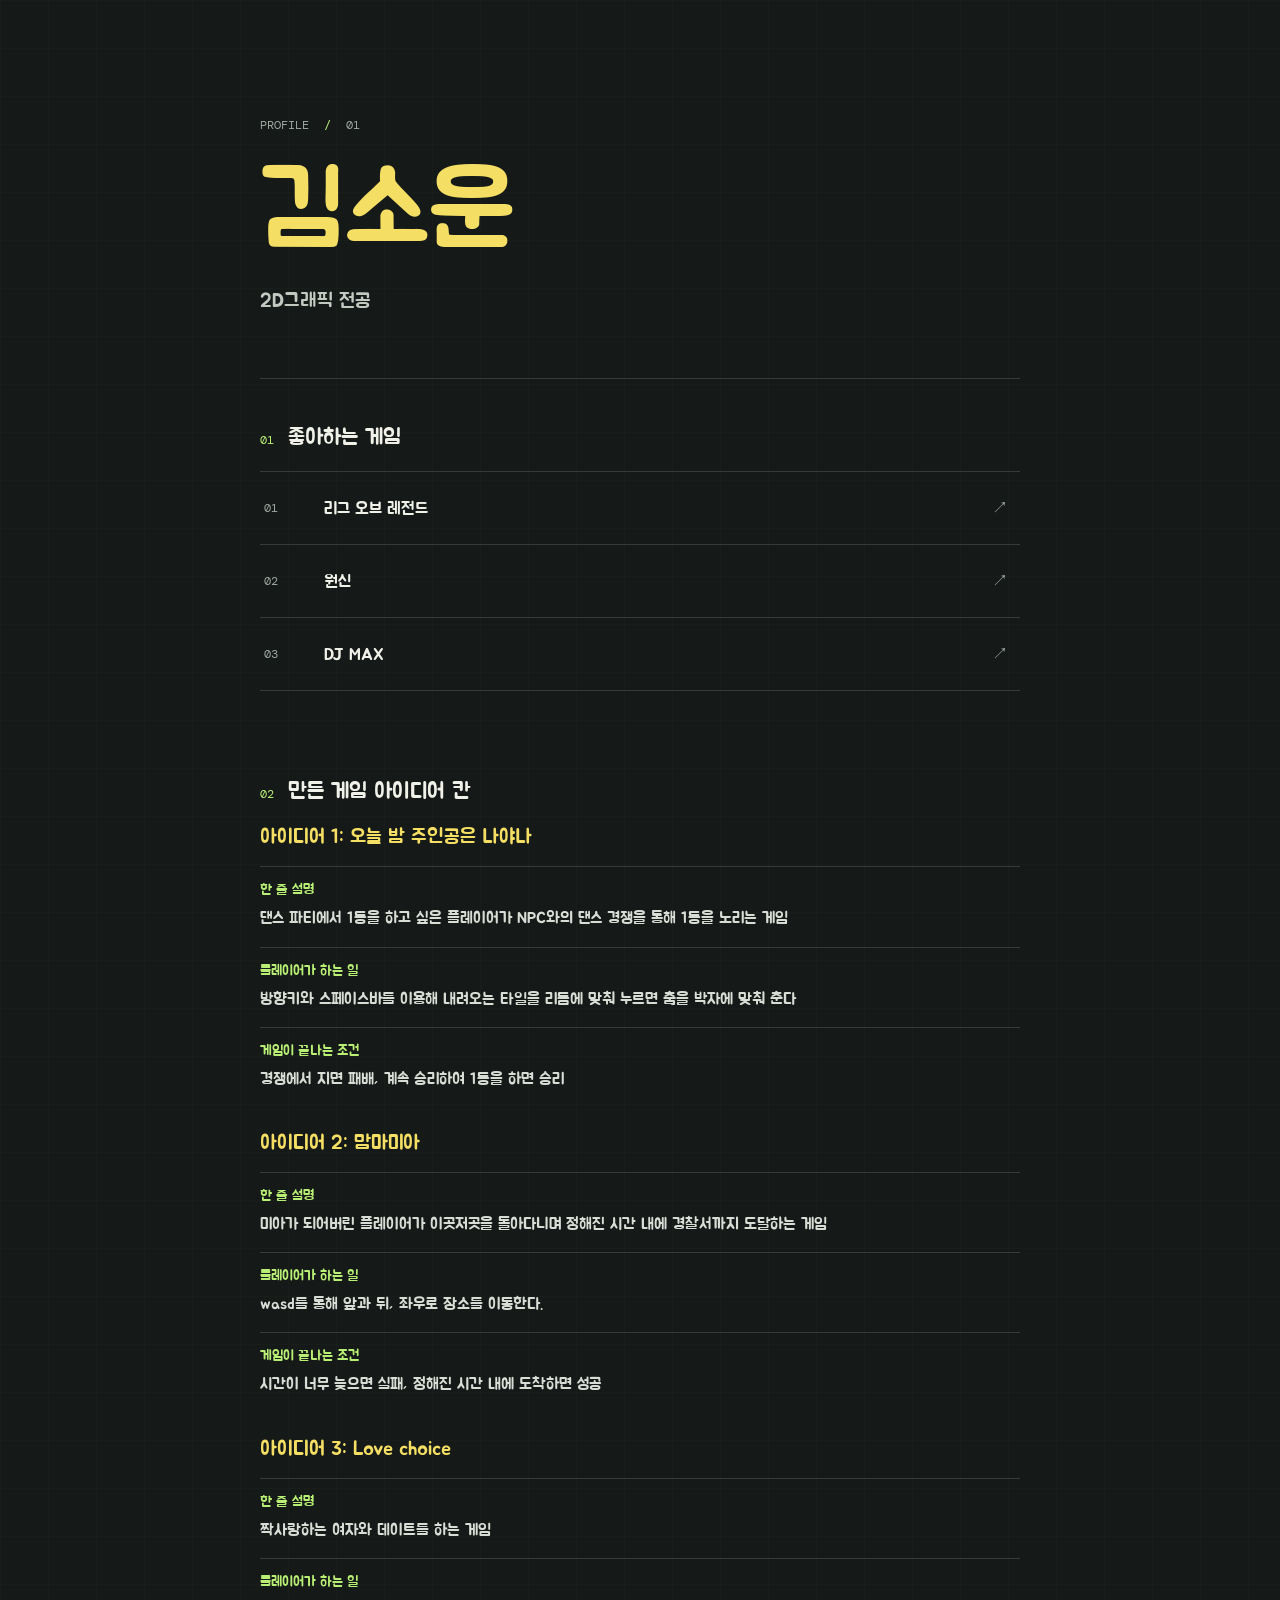
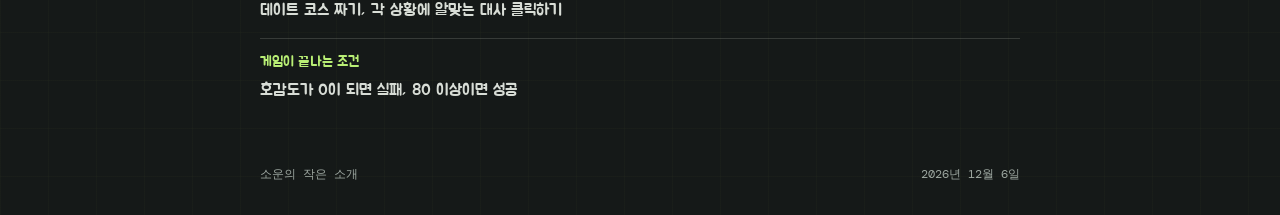
==== index.html @ 89785272 "1장 자기소개 페이지 완성" ====
<!doctype html>
<html lang="ko">
<head>
  <meta charset="utf-8">
  <meta name="viewport" content="width=device-width, initial-scale=1">
  <meta name="theme-color" content="#151918">
  <title>김소운 | 자기소개</title>
  <link rel="stylesheet" href="style.css">
  <script src="script.js" defer></script>
</head>
<body>
  <main class="profile">
    <header class="intro">
      <p class="eyebrow">PROFILE <span aria-hidden="true">/</span> 01</p>
      <h1>김소운</h1>
      <p class="subtitle">2D그래픽 전공</p>
    </header>

    <section class="favorites" aria-labelledby="favorites-title">
      <div class="section-heading">
        <span class="section-number" aria-hidden="true">01</span>
        <h2 id="favorites-title">좋아하는 게임</h2>
      </div>
      <ul class="game-list">
        <li>
          <button class="game" type="button" aria-pressed="false"><span class="game-index">01</span><span class="game-name">리그 오브 레전드</span></button>
          <a class="game-link" href="https://www.leagueoflegends.com/ko-kr/" target="_blank" rel="noopener noreferrer" aria-label="리그 오브 레전드 공식 홈페이지 새 탭에서 열기" title="리그 오브 레전드 공식 홈페이지">↗</a>
        </li>
        <li>
          <button class="game" type="button" aria-pressed="false"><span class="game-index">02</span><span class="game-name">원신</span></button>
          <a class="game-link" href="https://genshin.hoyoverse.com/ko/" target="_blank" rel="noopener noreferrer" aria-label="원신 공식 홈페이지 새 탭에서 열기" title="원신 공식 홈페이지">↗</a>
        </li>
        <li>
          <button class="game" type="button" aria-pressed="false"><span class="game-index">03</span><span class="game-name">DJ MAX</span></button>
          <a class="game-link" href="https://djmaxrespect.com/" target="_blank" rel="noopener noreferrer" aria-label="DJ MAX 공식 홈페이지 새 탭에서 열기" title="DJ MAX 공식 홈페이지">↗</a>
        </li>
      </ul>
      <p class="selection" aria-live="polite"></p>
    </section>

    <section class="game-ideas" aria-labelledby="game-ideas-title">
      <div class="section-heading">
        <span class="section-number" aria-hidden="true">02</span>
        <h2 id="game-ideas-title">만든 게임 아이디어 칸</h2>
      </div>
      <article class="idea-card" aria-labelledby="idea-one-title">
        <h3 id="idea-one-title" class="idea-title">아이디어 1: 오늘 밤 주인공은 나야나</h3>
        <dl class="idea-details">
          <div>
            <dt>한 줄 설명</dt>
            <dd>댄스 파티에서 1등을 하고 싶은 플레이어가 NPC와의 댄스 경쟁을 통해 1등을 노리는 게임</dd>
          </div>
          <div>
            <dt>플레이어가 하는 일</dt>
            <dd>방향키와 스페이스바를 이용해 내려오는 타일을 리듬에 맞춰 누르면 춤을 박자에 맞춰 춘다</dd>
          </div>
          <div>
            <dt>게임이 끝나는 조건</dt>
            <dd>경쟁에서 지면 패배, 계속 승리하여 1등을 하면 승리</dd>
          </div>
        </dl>
      </article>
      <article class="idea-card" aria-labelledby="idea-two-title">
        <h3 id="idea-two-title" class="idea-title">아이디어 2: 맘마미아</h3>
        <dl class="idea-details">
          <div>
            <dt>한 줄 설명</dt>
            <dd>미아가 되어버린 플레이어가 이곳저곳을 돌아다니며 정해진 시간 내에 경찰서까지 도달하는 게임</dd>
          </div>
          <div>
            <dt>플레이어가 하는 일</dt>
            <dd>wasd를 통해 앞과 뒤, 좌우로 장소를 이동한다.</dd>
          </div>
          <div>
            <dt>게임이 끝나는 조건</dt>
            <dd>시간이 너무 늦으면 실패, 정해진 시간 내에 도착하면 성공</dd>
          </div>
        </dl>
      </article>
      <article class="idea-card" aria-labelledby="idea-three-title">
        <h3 id="idea-three-title" class="idea-title">아이디어 3: Love choice</h3>
        <dl class="idea-details">
          <div>
            <dt>한 줄 설명</dt>
            <dd>짝사랑하는 여자와 데이트를 하는 게임</dd>
          </div>
          <div>
            <dt>플레이어가 하는 일</dt>
            <dd>데이트 코스 짜기, 각 상황에 알맞는 대사 클릭하기</dd>
          </div>
          <div>
            <dt>게임이 끝나는 조건</dt>
            <dd>호감도가 0이 되면 실패, 80 이상이면 성공</dd>
          </div>
        </dl>
      </article>
    </section>

    <footer class="page-footer"><span>소운의 작은 소개</span><time id="today-date"></time></footer>
  </main>
</body>
</html>
---- style.css ----
@import url('https://fonts.googleapis.com/css2?family=DM+Mono:wght@400;500&family=Jua&display=swap');

:root {
  color-scheme: dark;
  font-family: 'Jua', 'Malgun Gothic', sans-serif;
  background: #151918;
  color: #f0f1e9;
  font-synthesis: none;
  text-rendering: optimizeLegibility;
  --muted: #9da7a0;
  --accent: #b9ef75;
  --line: rgba(226, 236, 222, 0.16);
}

* {
  box-sizing: border-box;
}

body {
  min-width: 320px;
  min-height: 100vh;
  margin: 0;
  background-image: linear-gradient(rgba(185, 239, 117, 0.025) 1px, transparent 1px),
    linear-gradient(90deg, rgba(185, 239, 117, 0.025) 1px, transparent 1px);
  background-size: 48px 48px;
}

button {
  font: inherit;
}

.profile {
  width: min(100% - 48px, 760px);
  min-height: 100vh;
  margin: 0 auto;
  padding: clamp(72px, 13vh, 132px) 0 32px;
  display: flex;
  flex-direction: column;
}

.intro {
  padding-bottom: 64px;
  border-bottom: 1px solid var(--line);
}

.eyebrow,
.section-number,
.game-index,
.page-footer {
  font-family: 'DM Mono', monospace;
  font-size: 12px;
  letter-spacing: 0;
}

.eyebrow {
  margin: 0 0 22px;
  color: var(--muted);
}

.eyebrow span {
  padding: 0 8px;
  color: var(--accent);
}

h1 {
  margin: 0;
  color: #f4df64;
  font-size: clamp(68px, 12vw, 104px);
  font-weight: 400;
  line-height: 1.12;
}

.subtitle {
  margin: 18px 0 0;
  color: #c1c9c0;
  font-size: 20px;
}

.favorites {
  padding-top: 44px;
}

.section-heading {
  display: flex;
  align-items: baseline;
  gap: 14px;
  margin-bottom: 20px;
}

.section-number {
  color: var(--accent);
}

h2 {
  margin: 0;
  font-size: 22px;
  font-weight: 400;
}

.game-list {
  margin: 0;
  padding: 0;
  border-top: 1px solid var(--line);
  list-style: none;
}

.game-list li {
  display: grid;
  grid-template-columns: minmax(0, 1fr) 40px;
  align-items: stretch;
  border-bottom: 1px solid var(--line);
}

.game {
  width: 100%;
  min-height: 72px;
  padding: 14px 4px;
  display: grid;
  grid-template-columns: 48px minmax(0, 1fr);
  align-items: center;
  gap: 12px;
  border: 0;
  background: transparent;
  color: inherit;
  text-align: left;
  cursor: pointer;
  transition: color 160ms ease, padding 160ms ease;
}

.game:hover,
.game[aria-pressed='true'] {
  padding-right: 0;
  padding-left: 10px;
  color: var(--accent);
}

.game:focus-visible {
  outline: 2px solid var(--accent);
  outline-offset: 3px;
}

.game-index {
  color: var(--muted);
}

.game-name {
  font-size: 17px;
  overflow-wrap: anywhere;
  transform-origin: left center;
  transition: transform 160ms ease;
}

.game:hover .game-name {
  transform: scale(1.03);
}

.game-link {
  min-height: 72px;
  display: grid;
  place-items: center;
  color: var(--muted);
  text-decoration: none;
  transition: color 160ms ease;
}

.game-link:hover,
.game-link:focus-visible {
  color: var(--accent);
}

.game-link:focus-visible {
  outline: 2px solid var(--accent);
  outline-offset: -4px;
}

.selection {
  min-height: 24px;
  margin: 14px 0 0 60px;
  color: var(--muted);
  font-size: 14px;
}

.game-ideas {
  padding-top: 48px;
}

.idea-card + .idea-card {
  margin-top: 24px;
}

.idea-title {
  margin: 0 0 16px;
  color: #f4df64;
  font-size: 20px;
  font-weight: 400;
}

.idea-details {
  margin: 0;
}

.idea-details > div {
  padding: 14px 0;
  border-top: 1px solid var(--line);
}

.idea-details dt {
  color: var(--accent);
  font-size: 14px;
}

.idea-details dd {
  margin: 6px 0 0;
  color: #d8ddd6;
  font-size: 16px;
  line-height: 1.7;
}

.page-footer {
  margin-top: auto;
  padding-top: 48px;
  display: flex;
  justify-content: space-between;
  color: var(--muted);
}

@media (max-width: 480px) {
  .profile {
    width: min(100% - 40px, 760px);
    padding-top: 72px;
  }

  .intro {
    padding-bottom: 48px;
  }

  .game {
    grid-template-columns: 36px minmax(0, 1fr);
    gap: 8px;
  }

  .game-name {
    font-size: 16px;
  }

  .selection {
    margin-left: 44px;
  }
}

@media (prefers-reduced-motion: reduce) {
  *,
  *::before,
  *::after {
    scroll-behavior: auto !important;
    transition-duration: 0.01ms !important;
  }
}
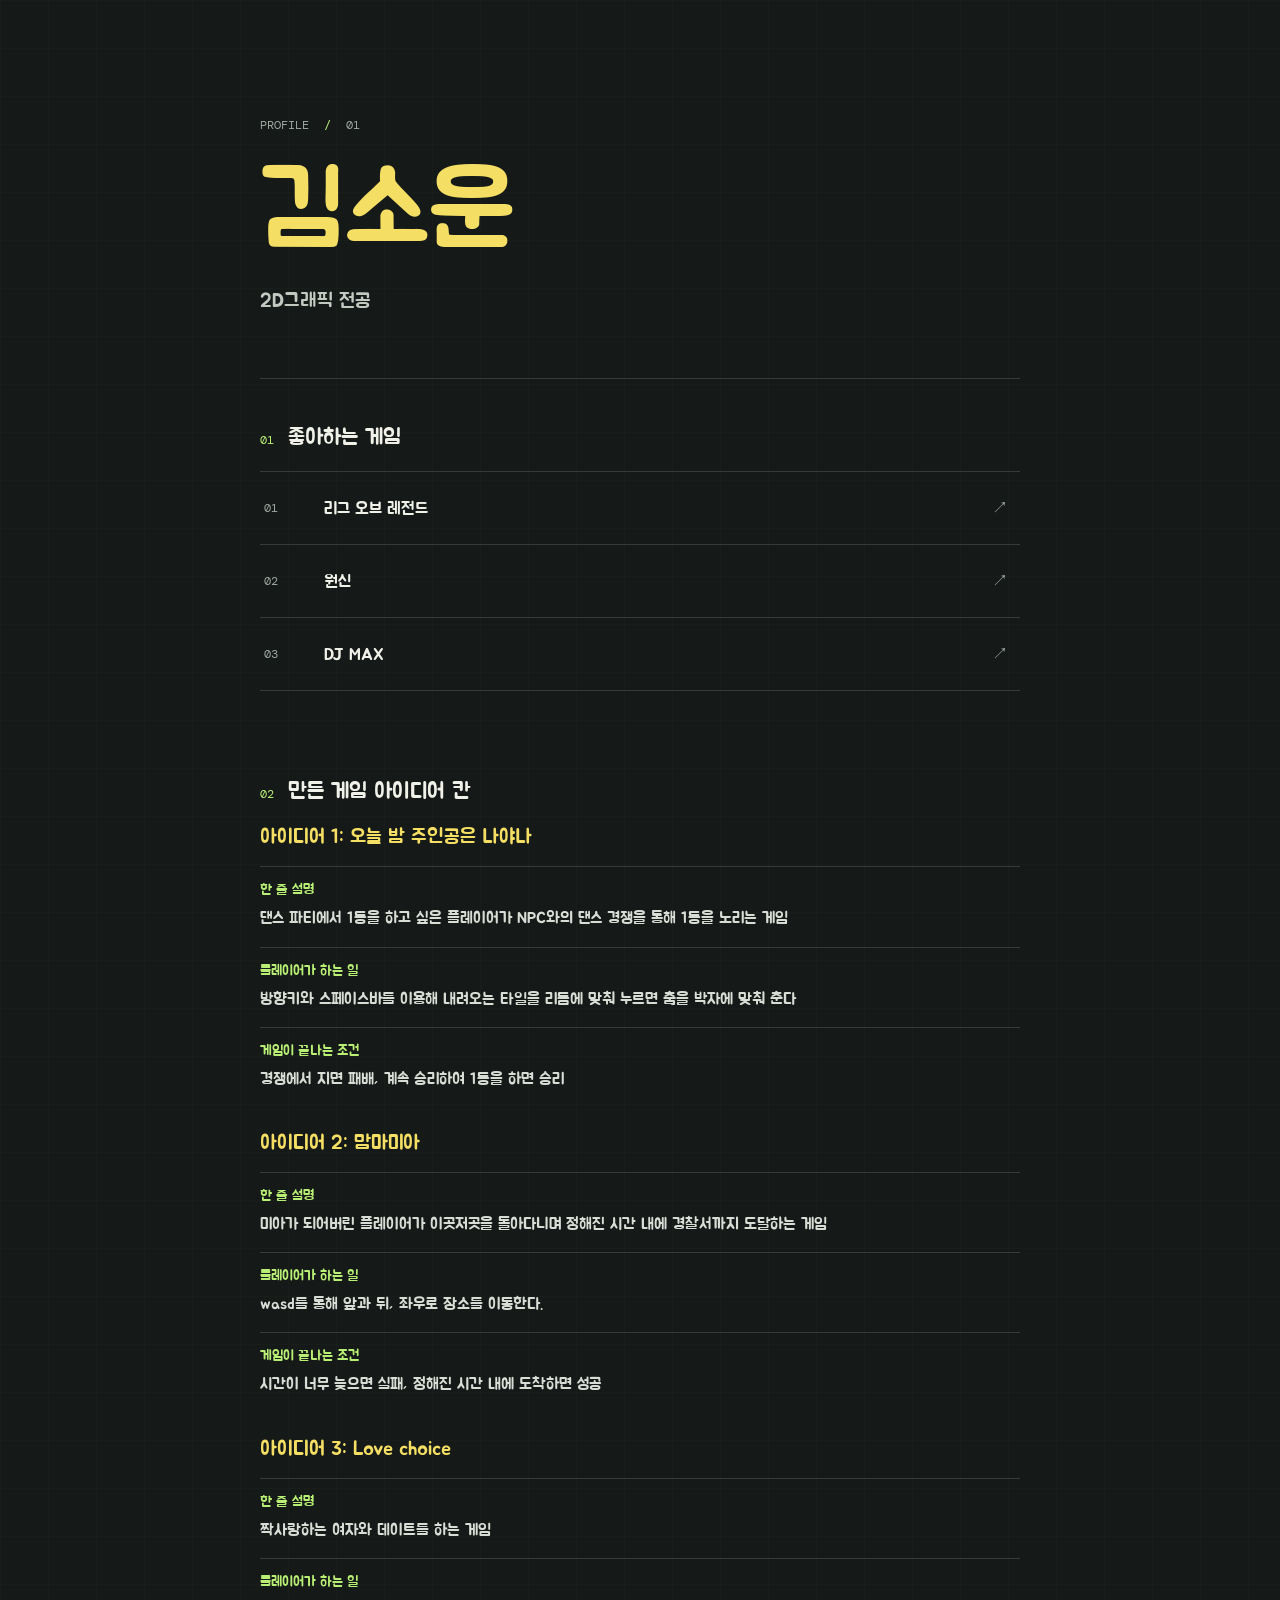
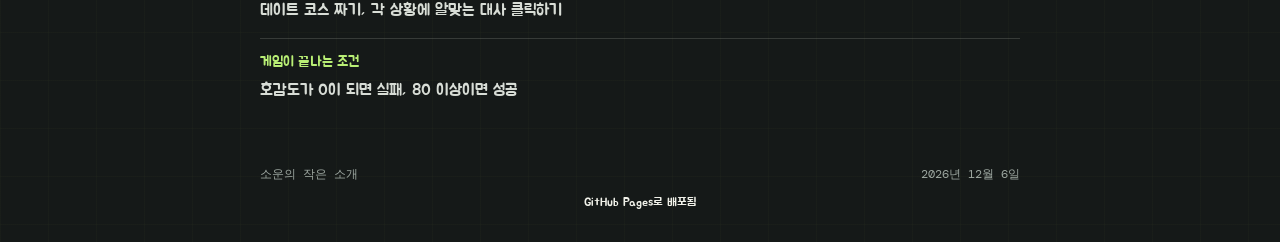
==== commit b8753872: "배포 안내 문구 추가" ====
--- a/index.html
+++ b/index.html
@@ -97,6 +97,7 @@
     </section>
 
     <footer class="page-footer"><span>소운의 작은 소개</span><time id="today-date"></time></footer>
+    <small class="deploy-note">GitHub Pages로 배포됨</small>
   </main>
 </body>
 </html>
--- a/style.css
+++ b/style.css
@@ -224,6 +224,12 @@
   color: var(--muted);
 }
 
+.deploy-note {
+  margin-top: 12px;
+  font-size: 12px;
+  text-align: center;
+}
+
 @media (max-width: 480px) {
   .profile {
     width: min(100% - 40px, 760px);
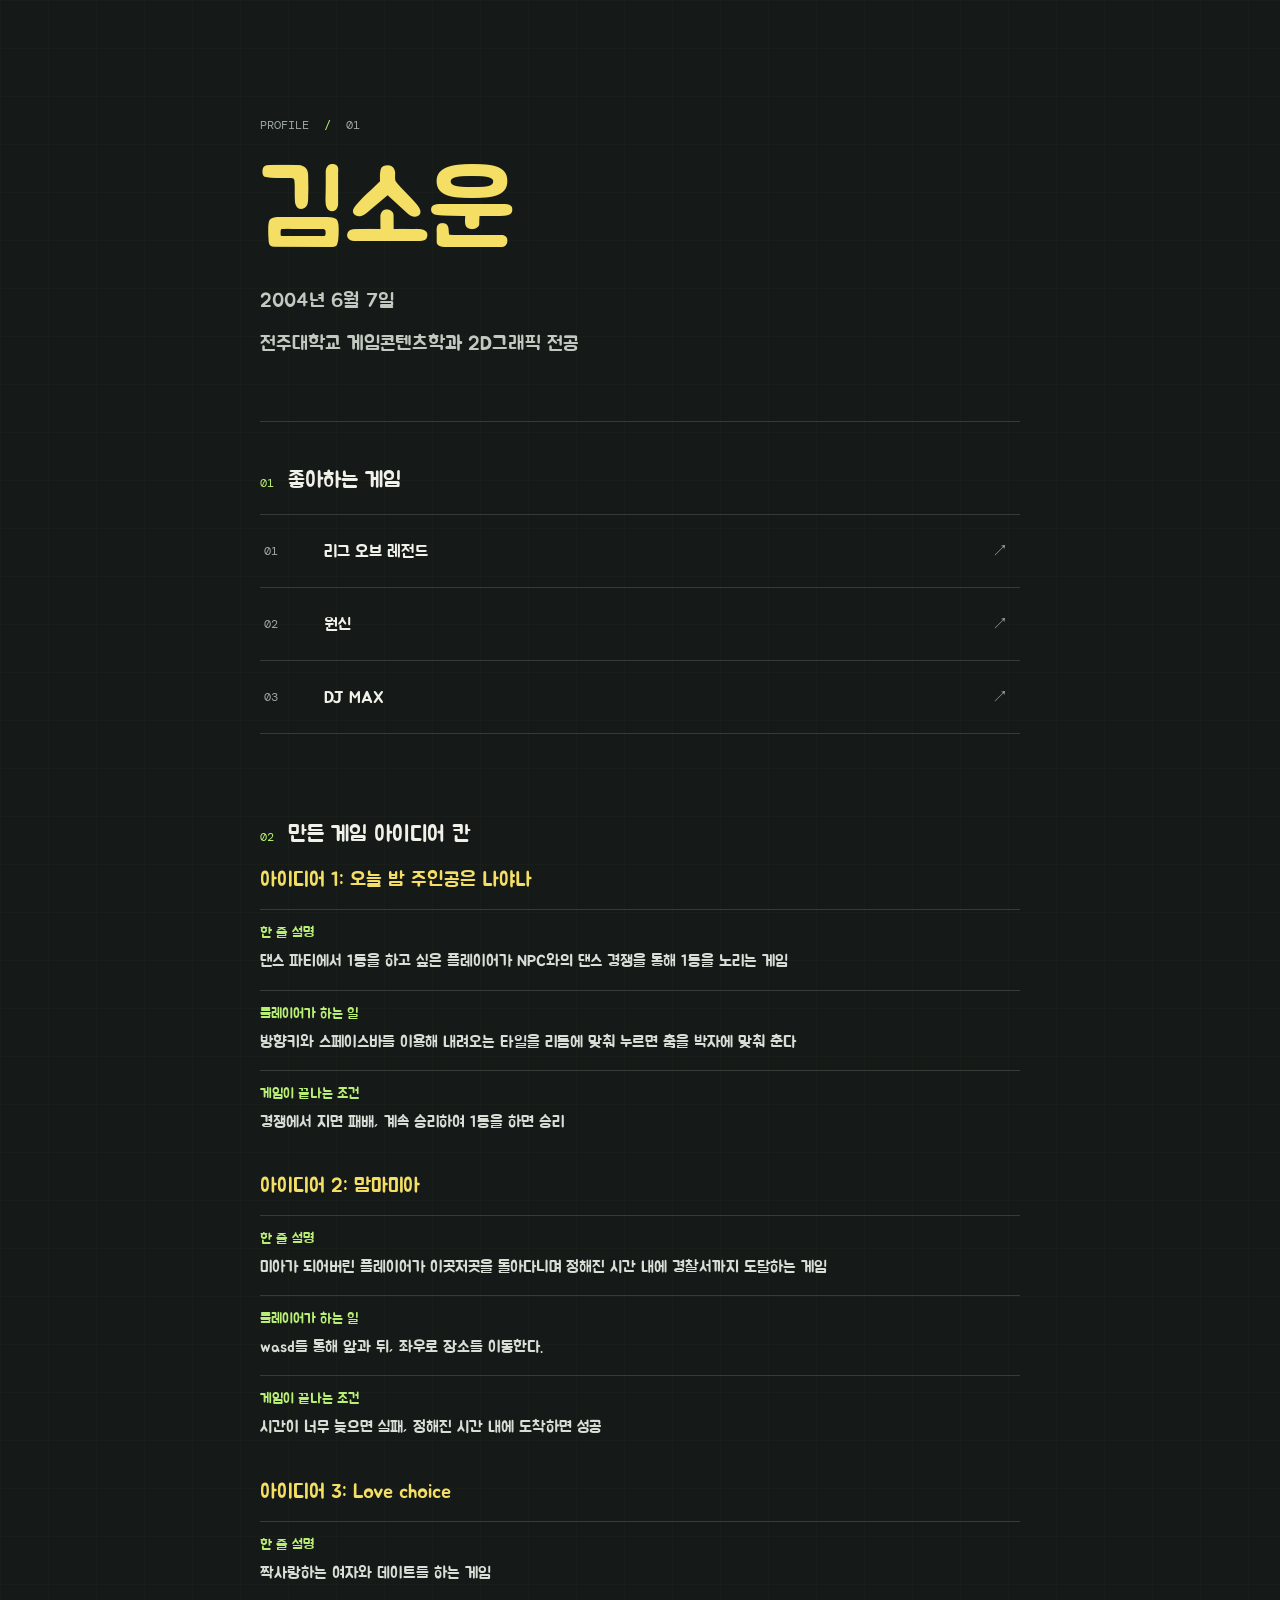
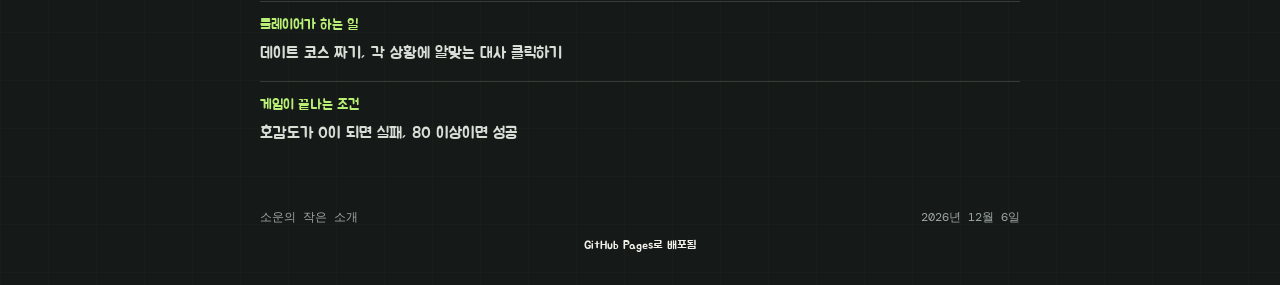
==== commit d7f1e04d: "내 소개 상세설명 추가" ====
--- a/index.html
+++ b/index.html
@@ -13,7 +13,8 @@
     <header class="intro">
       <p class="eyebrow">PROFILE <span aria-hidden="true">/</span> 01</p>
       <h1>김소운</h1>
-      <p class="subtitle">2D그래픽 전공</p>
+      <p class="subtitle"><time datetime="2004-06-07">2004년 6월 7일</time></p>
+      <p class="subtitle">전주대학교 게임콘텐츠학과 2D그래픽 전공</p>
     </header>
 
     <section class="favorites" aria-labelledby="favorites-title">
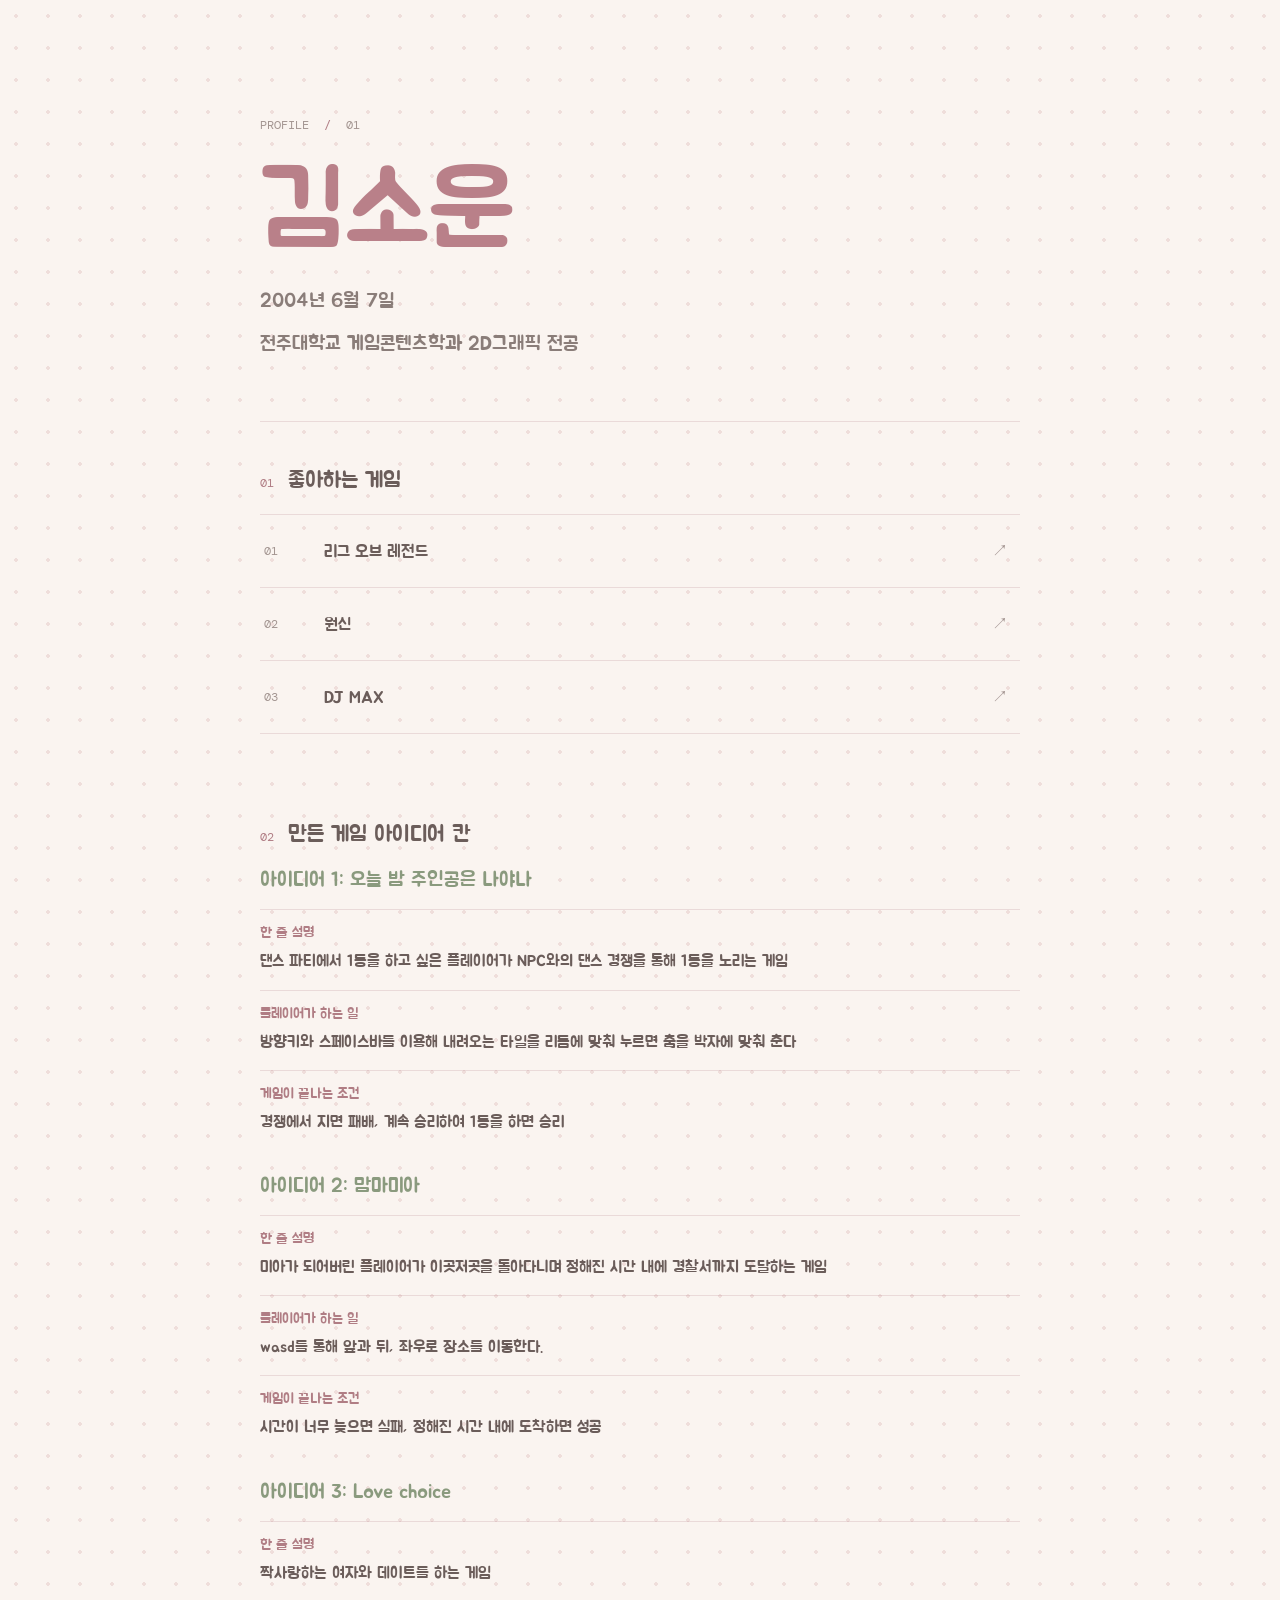
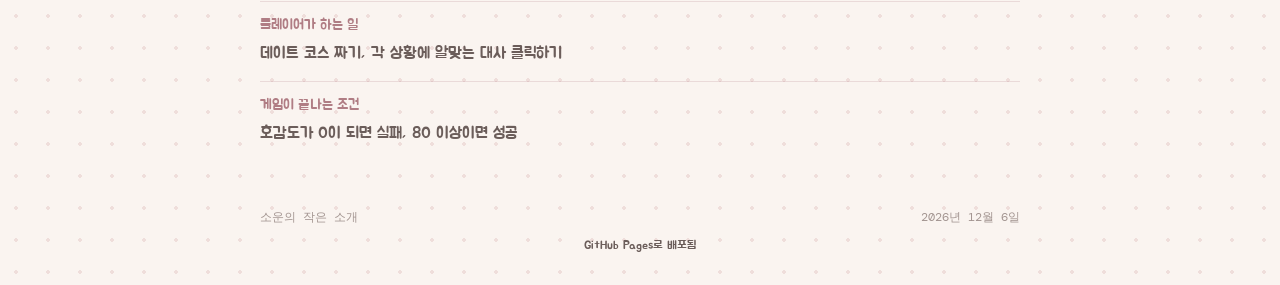
==== commit ae4f8eb6: "페이지 색감 변경" ====
--- a/index.html
+++ b/index.html
@@ -3,7 +3,7 @@
 <head>
   <meta charset="utf-8">
   <meta name="viewport" content="width=device-width, initial-scale=1">
-  <meta name="theme-color" content="#151918">
+  <meta name="theme-color" content="#faf4f0">
   <title>김소운 | 자기소개</title>
   <link rel="stylesheet" href="style.css">
   <script src="script.js" defer></script>
--- a/style.css
+++ b/style.css
@@ -1,15 +1,15 @@
 @import url('https://fonts.googleapis.com/css2?family=DM+Mono:wght@400;500&family=Jua&display=swap');
 
 :root {
-  color-scheme: dark;
+  color-scheme: light;
   font-family: 'Jua', 'Malgun Gothic', sans-serif;
-  background: #151918;
-  color: #f0f1e9;
+  background: #faf4f0;
+  color: #6b5d5a;
   font-synthesis: none;
   text-rendering: optimizeLegibility;
-  --muted: #9da7a0;
-  --accent: #b9ef75;
-  --line: rgba(226, 236, 222, 0.16);
+  --muted: #a39591;
+  --accent: #b07d84;
+  --line: rgba(176, 125, 132, 0.22);
 }
 
 * {
@@ -20,9 +20,8 @@
   min-width: 320px;
   min-height: 100vh;
   margin: 0;
-  background-image: linear-gradient(rgba(185, 239, 117, 0.025) 1px, transparent 1px),
-    linear-gradient(90deg, rgba(185, 239, 117, 0.025) 1px, transparent 1px);
-  background-size: 48px 48px;
+  background-image: radial-gradient(rgba(212, 165, 165, 0.28) 2px, transparent 2px);
+  background-size: 32px 32px;
 }
 
 button {
@@ -64,7 +63,7 @@
 
 h1 {
   margin: 0;
-  color: #f4df64;
+  color: #b98089;
   font-size: clamp(68px, 12vw, 104px);
   font-weight: 400;
   line-height: 1.12;
@@ -72,7 +71,7 @@
 
 .subtitle {
   margin: 18px 0 0;
-  color: #c1c9c0;
+  color: #8a7d79;
   font-size: 20px;
 }
 
@@ -190,7 +189,7 @@
 
 .idea-title {
   margin: 0 0 16px;
-  color: #f4df64;
+  color: #8a9a7e;
   font-size: 20px;
   font-weight: 400;
 }
@@ -211,7 +210,7 @@
 
 .idea-details dd {
   margin: 6px 0 0;
-  color: #d8ddd6;
+  color: #6b5d5a;
   font-size: 16px;
   line-height: 1.7;
 }
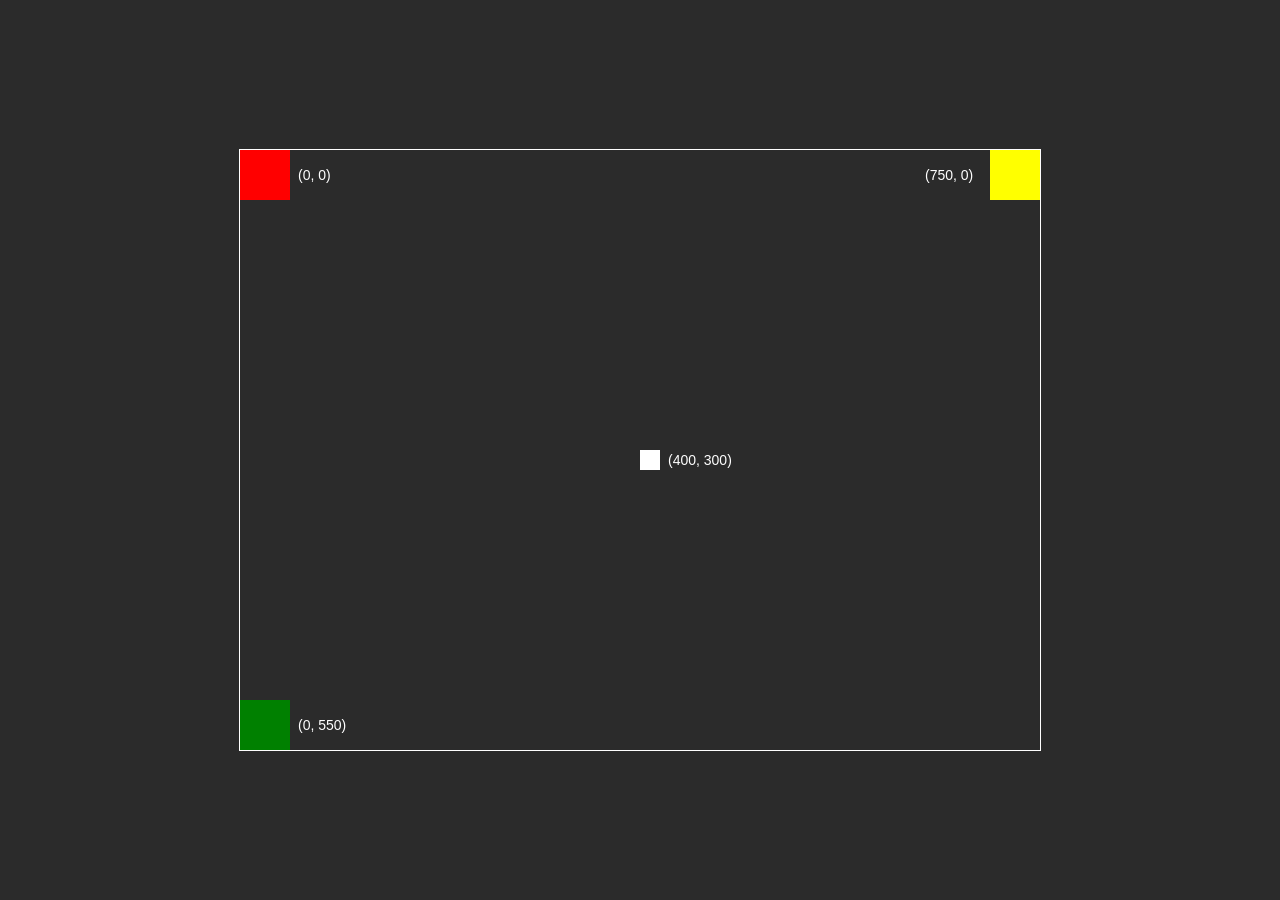
==== commit 70548174: "3장 진행" ====
--- a/index.html
+++ b/index.html
@@ -3,102 +3,11 @@
 <head>
   <meta charset="utf-8">
   <meta name="viewport" content="width=device-width, initial-scale=1">
-  <meta name="theme-color" content="#faf4f0">
-  <title>김소운 | 자기소개</title>
+  <title>오늘 밤 주인공은 나야나</title>
   <link rel="stylesheet" href="style.css">
   <script src="script.js" defer></script>
 </head>
 <body>
-  <main class="profile">
-    <header class="intro">
-      <p class="eyebrow">PROFILE <span aria-hidden="true">/</span> 01</p>
-      <h1>김소운</h1>
-      <p class="subtitle"><time datetime="2004-06-07">2004년 6월 7일</time></p>
-      <p class="subtitle">전주대학교 게임콘텐츠학과 2D그래픽 전공</p>
-    </header>
-
-    <section class="favorites" aria-labelledby="favorites-title">
-      <div class="section-heading">
-        <span class="section-number" aria-hidden="true">01</span>
-        <h2 id="favorites-title">좋아하는 게임</h2>
-      </div>
-      <ul class="game-list">
-        <li>
-          <button class="game" type="button" aria-pressed="false"><span class="game-index">01</span><span class="game-name">리그 오브 레전드</span></button>
-          <a class="game-link" href="https://www.leagueoflegends.com/ko-kr/" target="_blank" rel="noopener noreferrer" aria-label="리그 오브 레전드 공식 홈페이지 새 탭에서 열기" title="리그 오브 레전드 공식 홈페이지">↗</a>
-        </li>
-        <li>
-          <button class="game" type="button" aria-pressed="false"><span class="game-index">02</span><span class="game-name">원신</span></button>
-          <a class="game-link" href="https://genshin.hoyoverse.com/ko/" target="_blank" rel="noopener noreferrer" aria-label="원신 공식 홈페이지 새 탭에서 열기" title="원신 공식 홈페이지">↗</a>
-        </li>
-        <li>
-          <button class="game" type="button" aria-pressed="false"><span class="game-index">03</span><span class="game-name">DJ MAX</span></button>
-          <a class="game-link" href="https://djmaxrespect.com/" target="_blank" rel="noopener noreferrer" aria-label="DJ MAX 공식 홈페이지 새 탭에서 열기" title="DJ MAX 공식 홈페이지">↗</a>
-        </li>
-      </ul>
-      <p class="selection" aria-live="polite"></p>
-    </section>
-
-    <section class="game-ideas" aria-labelledby="game-ideas-title">
-      <div class="section-heading">
-        <span class="section-number" aria-hidden="true">02</span>
-        <h2 id="game-ideas-title">만든 게임 아이디어 칸</h2>
-      </div>
-      <article class="idea-card" aria-labelledby="idea-one-title">
-        <h3 id="idea-one-title" class="idea-title">아이디어 1: 오늘 밤 주인공은 나야나</h3>
-        <dl class="idea-details">
-          <div>
-            <dt>한 줄 설명</dt>
-            <dd>댄스 파티에서 1등을 하고 싶은 플레이어가 NPC와의 댄스 경쟁을 통해 1등을 노리는 게임</dd>
-          </div>
-          <div>
-            <dt>플레이어가 하는 일</dt>
-            <dd>방향키와 스페이스바를 이용해 내려오는 타일을 리듬에 맞춰 누르면 춤을 박자에 맞춰 춘다</dd>
-          </div>
-          <div>
-            <dt>게임이 끝나는 조건</dt>
-            <dd>경쟁에서 지면 패배, 계속 승리하여 1등을 하면 승리</dd>
-          </div>
-        </dl>
-      </article>
-      <article class="idea-card" aria-labelledby="idea-two-title">
-        <h3 id="idea-two-title" class="idea-title">아이디어 2: 맘마미아</h3>
-        <dl class="idea-details">
-          <div>
-            <dt>한 줄 설명</dt>
-            <dd>미아가 되어버린 플레이어가 이곳저곳을 돌아다니며 정해진 시간 내에 경찰서까지 도달하는 게임</dd>
-          </div>
-          <div>
-            <dt>플레이어가 하는 일</dt>
-            <dd>wasd를 통해 앞과 뒤, 좌우로 장소를 이동한다.</dd>
-          </div>
-          <div>
-            <dt>게임이 끝나는 조건</dt>
-            <dd>시간이 너무 늦으면 실패, 정해진 시간 내에 도착하면 성공</dd>
-          </div>
-        </dl>
-      </article>
-      <article class="idea-card" aria-labelledby="idea-three-title">
-        <h3 id="idea-three-title" class="idea-title">아이디어 3: Love choice</h3>
-        <dl class="idea-details">
-          <div>
-            <dt>한 줄 설명</dt>
-            <dd>짝사랑하는 여자와 데이트를 하는 게임</dd>
-          </div>
-          <div>
-            <dt>플레이어가 하는 일</dt>
-            <dd>데이트 코스 짜기, 각 상황에 알맞는 대사 클릭하기</dd>
-          </div>
-          <div>
-            <dt>게임이 끝나는 조건</dt>
-            <dd>호감도가 0이 되면 실패, 80 이상이면 성공</dd>
-          </div>
-        </dl>
-      </article>
-    </section>
-
-    <footer class="page-footer"><span>소운의 작은 소개</span><time id="today-date"></time></footer>
-    <small class="deploy-note">GitHub Pages로 배포됨</small>
-  </main>
+  <canvas id="game" width="800" height="600"></canvas>
 </body>
 </html>
--- a/style.css
+++ b/style.css
@@ -1,263 +1,15 @@
-@import url('https://fonts.googleapis.com/css2?family=DM+Mono:wght@400;500&family=Jua&display=swap');
-
-:root {
-  color-scheme: light;
-  font-family: 'Jua', 'Malgun Gothic', sans-serif;
-  background: #faf4f0;
-  color: #6b5d5a;
-  font-synthesis: none;
-  text-rendering: optimizeLegibility;
-  --muted: #a39591;
-  --accent: #b07d84;
-  --line: rgba(176, 125, 132, 0.22);
+/* 페이지 전체: 어두운 회색 배경, 여백 없음 */
+body {
+  margin: 0;
+  min-height: 100vh;
+  background: #2b2b2b;
+  /* canvas를 화면 가운데에 놓는다 */
+  display: flex;
+  justify-content: center;
+  align-items: center;
 }
 
-* {
-  box-sizing: border-box;
+/* 도화지: 얇은 흰 테두리 */
+canvas {
+  border: 1px solid #ffffff;
 }
-
-body {
-  min-width: 320px;
-  min-height: 100vh;
-  margin: 0;
-  background-image: radial-gradient(rgba(212, 165, 165, 0.28) 2px, transparent 2px);
-  background-size: 32px 32px;
-}
-
-button {
-  font: inherit;
-}
-
-.profile {
-  width: min(100% - 48px, 760px);
-  min-height: 100vh;
-  margin: 0 auto;
-  padding: clamp(72px, 13vh, 132px) 0 32px;
-  display: flex;
-  flex-direction: column;
-}
-
-.intro {
-  padding-bottom: 64px;
-  border-bottom: 1px solid var(--line);
-}
-
-.eyebrow,
-.section-number,
-.game-index,
-.page-footer {
-  font-family: 'DM Mono', monospace;
-  font-size: 12px;
-  letter-spacing: 0;
-}
-
-.eyebrow {
-  margin: 0 0 22px;
-  color: var(--muted);
-}
-
-.eyebrow span {
-  padding: 0 8px;
-  color: var(--accent);
-}
-
-h1 {
-  margin: 0;
-  color: #b98089;
-  font-size: clamp(68px, 12vw, 104px);
-  font-weight: 400;
-  line-height: 1.12;
-}
-
-.subtitle {
-  margin: 18px 0 0;
-  color: #8a7d79;
-  font-size: 20px;
-}
-
-.favorites {
-  padding-top: 44px;
-}
-
-.section-heading {
-  display: flex;
-  align-items: baseline;
-  gap: 14px;
-  margin-bottom: 20px;
-}
-
-.section-number {
-  color: var(--accent);
-}
-
-h2 {
-  margin: 0;
-  font-size: 22px;
-  font-weight: 400;
-}
-
-.game-list {
-  margin: 0;
-  padding: 0;
-  border-top: 1px solid var(--line);
-  list-style: none;
-}
-
-.game-list li {
-  display: grid;
-  grid-template-columns: minmax(0, 1fr) 40px;
-  align-items: stretch;
-  border-bottom: 1px solid var(--line);
-}
-
-.game {
-  width: 100%;
-  min-height: 72px;
-  padding: 14px 4px;
-  display: grid;
-  grid-template-columns: 48px minmax(0, 1fr);
-  align-items: center;
-  gap: 12px;
-  border: 0;
-  background: transparent;
-  color: inherit;
-  text-align: left;
-  cursor: pointer;
-  transition: color 160ms ease, padding 160ms ease;
-}
-
-.game:hover,
-.game[aria-pressed='true'] {
-  padding-right: 0;
-  padding-left: 10px;
-  color: var(--accent);
-}
-
-.game:focus-visible {
-  outline: 2px solid var(--accent);
-  outline-offset: 3px;
-}
-
-.game-index {
-  color: var(--muted);
-}
-
-.game-name {
-  font-size: 17px;
-  overflow-wrap: anywhere;
-  transform-origin: left center;
-  transition: transform 160ms ease;
-}
-
-.game:hover .game-name {
-  transform: scale(1.03);
-}
-
-.game-link {
-  min-height: 72px;
-  display: grid;
-  place-items: center;
-  color: var(--muted);
-  text-decoration: none;
-  transition: color 160ms ease;
-}
-
-.game-link:hover,
-.game-link:focus-visible {
-  color: var(--accent);
-}
-
-.game-link:focus-visible {
-  outline: 2px solid var(--accent);
-  outline-offset: -4px;
-}
-
-.selection {
-  min-height: 24px;
-  margin: 14px 0 0 60px;
-  color: var(--muted);
-  font-size: 14px;
-}
-
-.game-ideas {
-  padding-top: 48px;
-}
-
-.idea-card + .idea-card {
-  margin-top: 24px;
-}
-
-.idea-title {
-  margin: 0 0 16px;
-  color: #8a9a7e;
-  font-size: 20px;
-  font-weight: 400;
-}
-
-.idea-details {
-  margin: 0;
-}
-
-.idea-details > div {
-  padding: 14px 0;
-  border-top: 1px solid var(--line);
-}
-
-.idea-details dt {
-  color: var(--accent);
-  font-size: 14px;
-}
-
-.idea-details dd {
-  margin: 6px 0 0;
-  color: #6b5d5a;
-  font-size: 16px;
-  line-height: 1.7;
-}
-
-.page-footer {
-  margin-top: auto;
-  padding-top: 48px;
-  display: flex;
-  justify-content: space-between;
-  color: var(--muted);
-}
-
-.deploy-note {
-  margin-top: 12px;
-  font-size: 12px;
-  text-align: center;
-}
-
-@media (max-width: 480px) {
-  .profile {
-    width: min(100% - 40px, 760px);
-    padding-top: 72px;
-  }
-
-  .intro {
-    padding-bottom: 48px;
-  }
-
-  .game {
-    grid-template-columns: 36px minmax(0, 1fr);
-    gap: 8px;
-  }
-
-  .game-name {
-    font-size: 16px;
-  }
-
-  .selection {
-    margin-left: 44px;
-  }
-}
-
-@media (prefers-reduced-motion: reduce) {
-  *,
-  *::before,
-  *::after {
-    scroll-behavior: auto !important;
-    transition-duration: 0.01ms !important;
-  }
-}
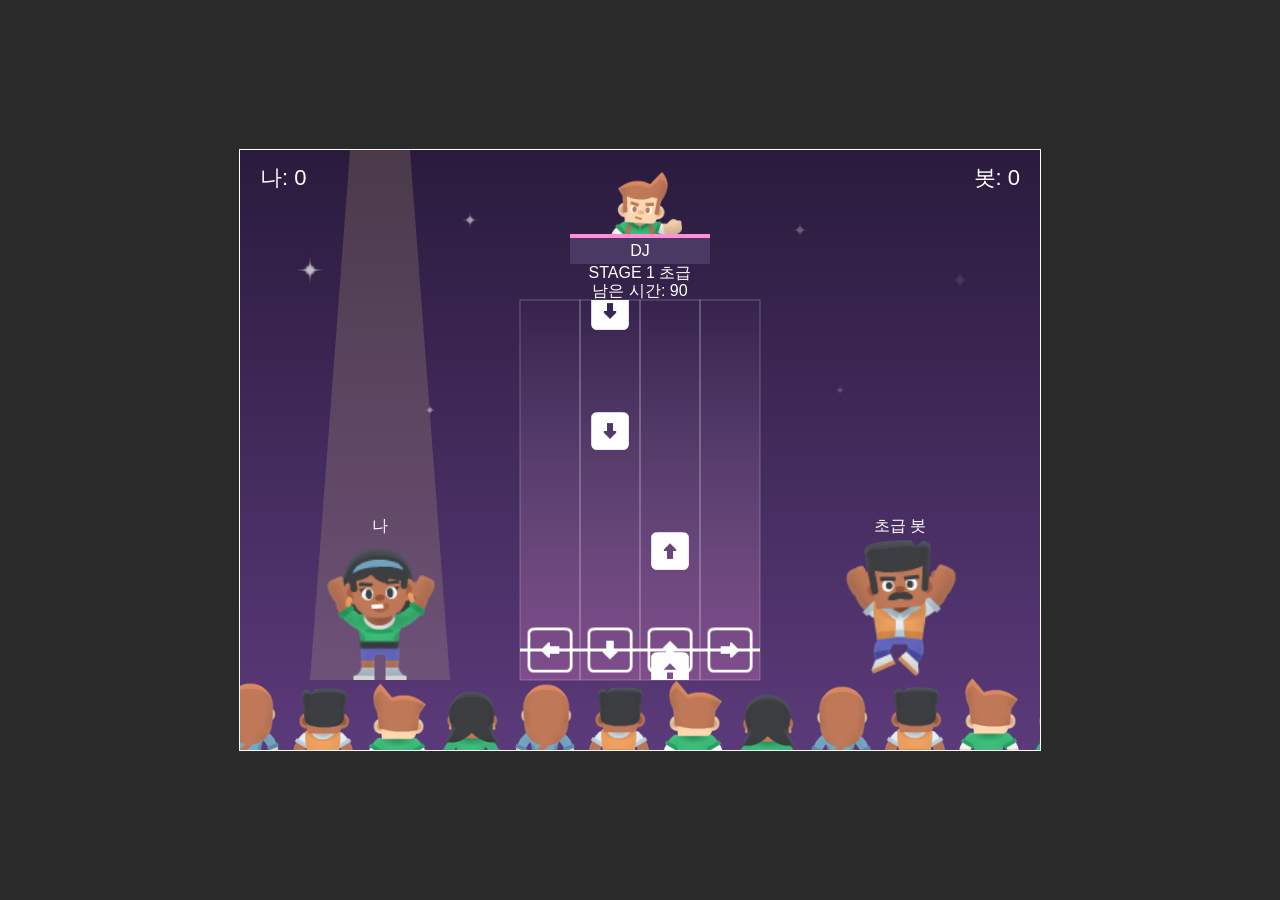
==== commit 449c7484: "favicon 404 에러 제거" ====
--- a/index.html
+++ b/index.html
@@ -4,6 +4,7 @@
   <meta charset="utf-8">
   <meta name="viewport" content="width=device-width, initial-scale=1">
   <title>오늘 밤 주인공은 나야나</title>
+  <link rel="icon" href="data:,">  <!-- 아이콘 파일이 없다고 브라우저가 favicon.ico를 찾다가 404 에러를 내지 않게 한다 -->
   <link rel="stylesheet" href="style.css">
   <script src="script.js" defer></script>
 </head>
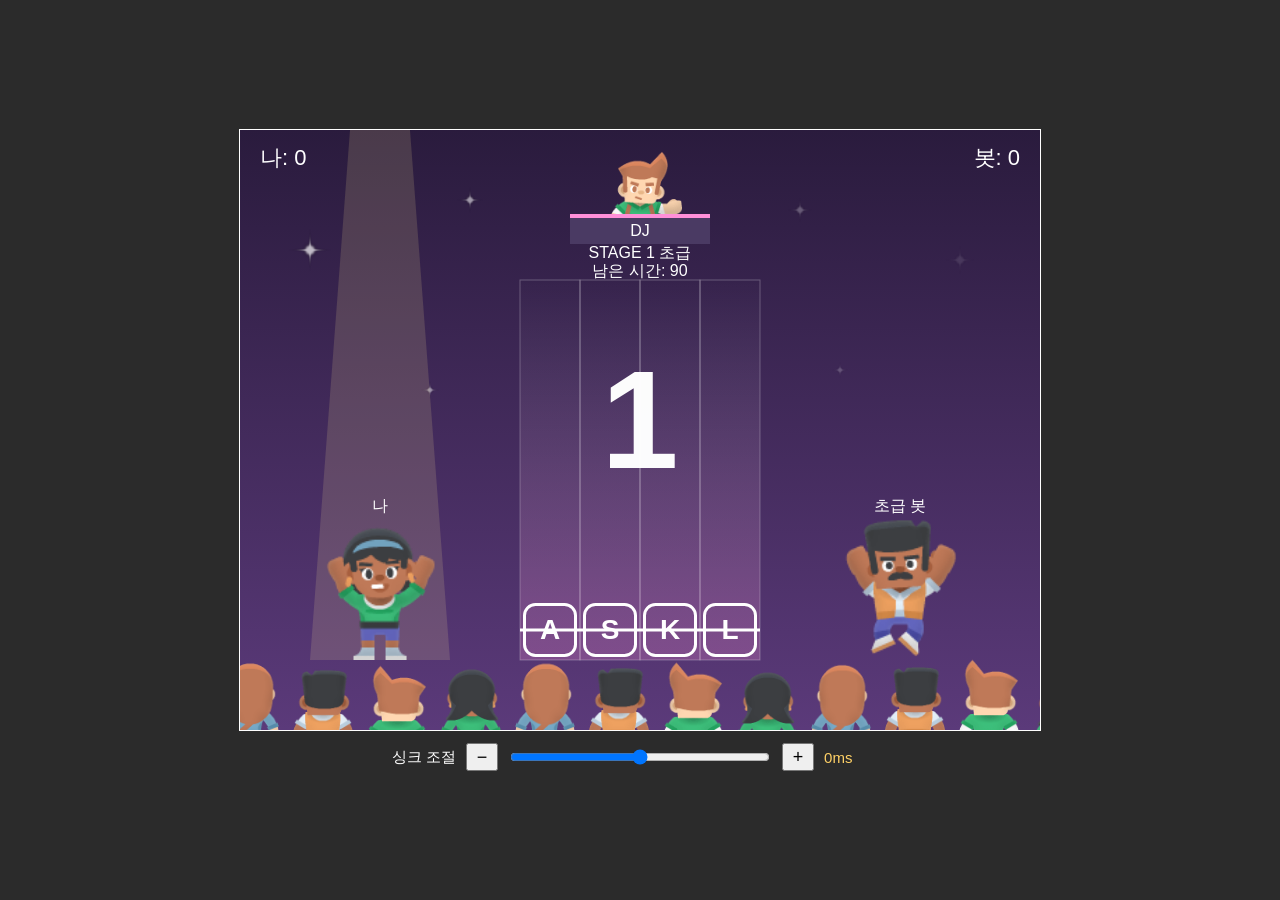
==== commit 3a89370e: "플레이테스트 반영: ASKL 조작키, ESC 일시정지, 싱크 조절, 노트와 과녁 모양 변경" ====
--- a/index.html
+++ b/index.html
@@ -10,5 +10,13 @@
 </head>
 <body>
   <canvas id="game" width="800" height="600"></canvas>
+  <!-- 싱크 조절: 판정이 늦거나 빠르게 느껴질 때 맞춘다 (+면 조금 늦게 눌러도 정확하게 판정) -->
+  <div class="sync">
+    <label for="sync">싱크 조절</label>
+    <button id="sync-minus" type="button" aria-label="싱크 10ms 빠르게">−</button>
+    <input id="sync" type="range" step="10" value="0">
+    <button id="sync-plus" type="button" aria-label="싱크 10ms 늦게">+</button>
+    <output id="sync-value" for="sync">0ms</output>
+  </div>
 </body>
 </html>
--- a/style.css
+++ b/style.css
@@ -5,11 +5,39 @@
   background: #2b2b2b;
   /* canvas를 화면 가운데에 놓는다 */
   display: flex;
+  flex-direction: column;   /* canvas 아래에 싱크 조절 막대를 놓는다 */
   justify-content: center;
   align-items: center;
+  gap: 12px;
 }
 
 /* 도화지: 얇은 흰 테두리 */
 canvas {
   border: 1px solid #ffffff;
 }
+
+/* 싱크 조절 막대: canvas 아래 가운데 */
+.sync {
+  display: flex;
+  align-items: center;
+  gap: 10px;
+  color: #ffffff;
+  font-family: sans-serif;
+  font-size: 15px;
+}
+
+.sync input {
+  width: 260px;
+}
+
+.sync button {
+  width: 32px;
+  height: 28px;
+  font-size: 18px;
+  cursor: pointer;
+}
+
+.sync output {
+  min-width: 64px;
+  color: #ffd166;
+}
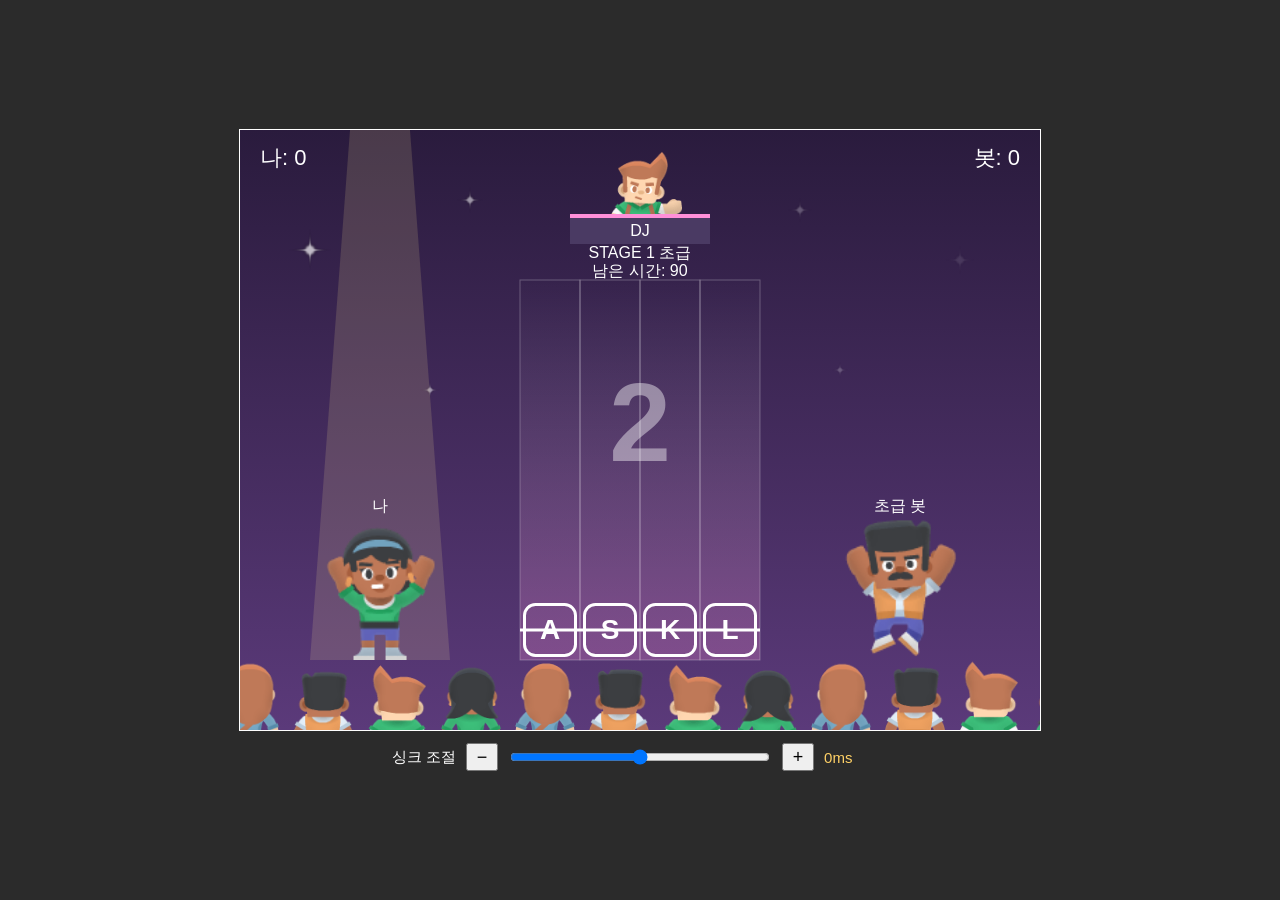
==== commit fdd65397: "싱크 세부 조절 기능 추가" ====
--- a/index.html
+++ b/index.html
@@ -13,9 +13,9 @@
   <!-- 싱크 조절: 판정이 늦거나 빠르게 느껴질 때 맞춘다 (+면 조금 늦게 눌러도 정확하게 판정) -->
   <div class="sync">
     <label for="sync">싱크 조절</label>
-    <button id="sync-minus" type="button" aria-label="싱크 10ms 빠르게">−</button>
-    <input id="sync" type="range" step="10" value="0">
-    <button id="sync-plus" type="button" aria-label="싱크 10ms 늦게">+</button>
+    <button id="sync-minus" type="button" aria-label="싱크 1ms 빠르게">−</button>
+    <input id="sync" type="range" step="1" value="0">
+    <button id="sync-plus" type="button" aria-label="싱크 1ms 늦게">+</button>
     <output id="sync-value" for="sync">0ms</output>
   </div>
 </body>
